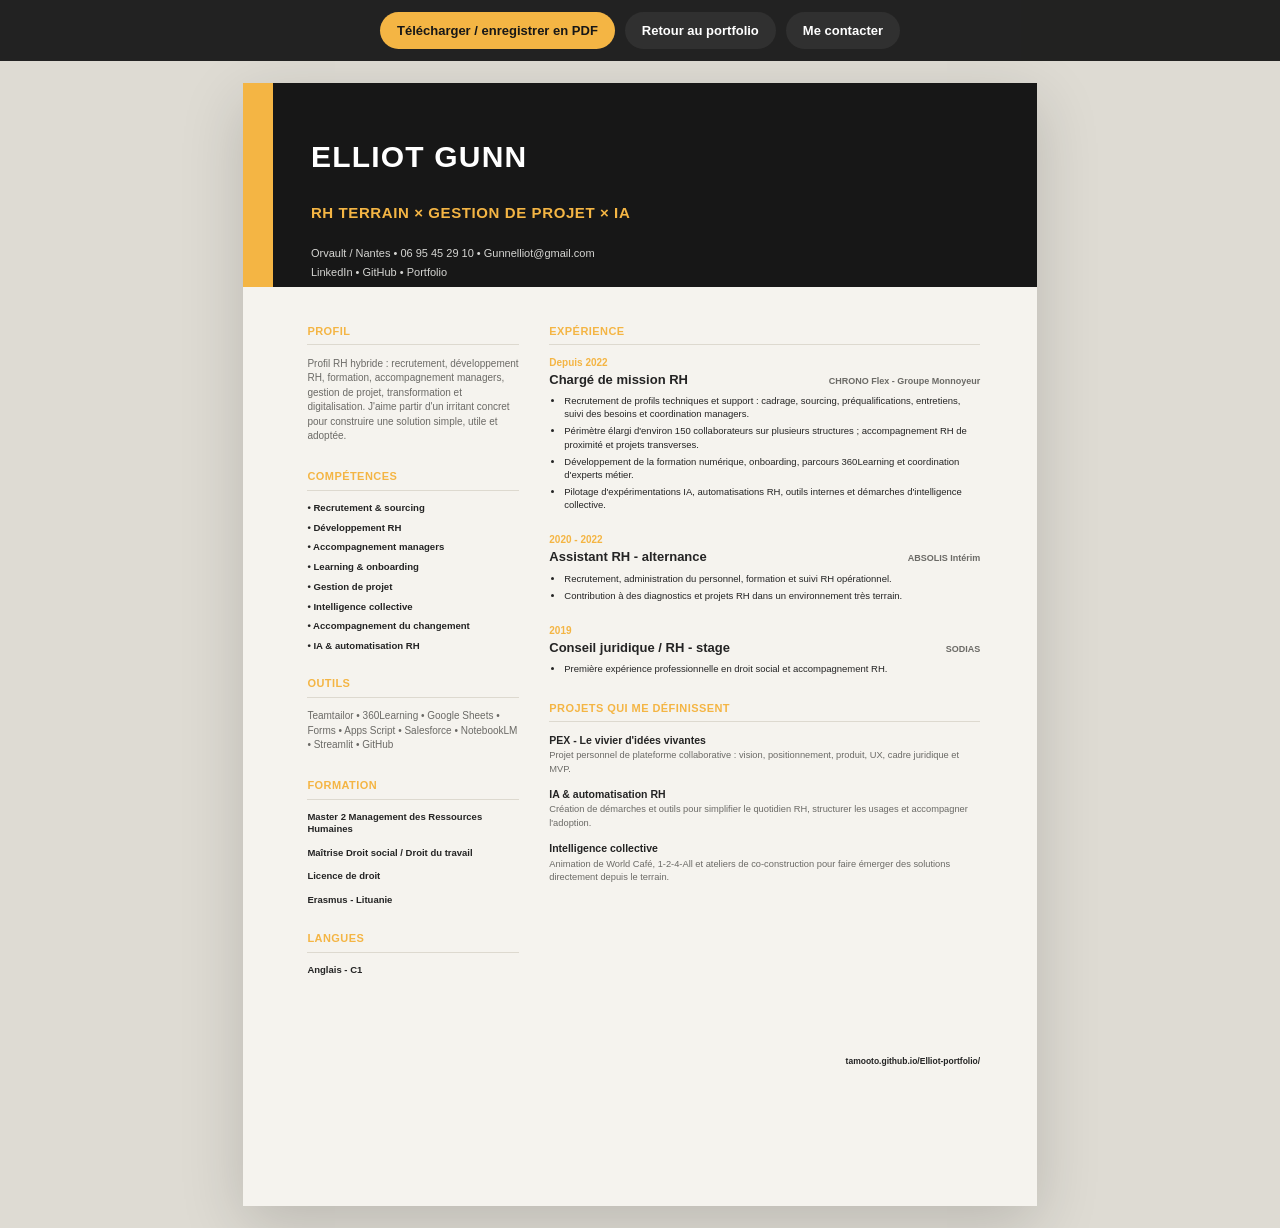
==== cv.html @ f5aa732f "Add public printable CV page" ====
<!doctype html>
<html lang="fr">
<head>
  <meta charset="utf-8">
  <meta name="viewport" content="width=device-width,initial-scale=1">
  <meta name="description" content="CV d'Elliot Gunn - Ressources humaines, gestion de projet et IA.">
  <title>CV - Elliot Gunn</title>
  <style>
    :root{--bg:#f5f3ee;--paper:#fff;--text:#242424;--muted:#6b6a66;--accent:#f4b544;--dark:#171717;--line:#ddd9cf}
    *{box-sizing:border-box}
    body{margin:0;background:#dedbd3;color:var(--text);font-family:Inter,Arial,sans-serif}
    .toolbar{position:sticky;top:0;z-index:10;display:flex;justify-content:center;gap:10px;padding:12px;background:rgba(23,23,23,.94)}
    .toolbar a,.toolbar button{border:0;border-radius:999px;padding:11px 17px;font:700 13px Arial,sans-serif;cursor:pointer;text-decoration:none}
    .toolbar .primary{background:var(--accent);color:var(--dark)}
    .toolbar .secondary{background:#303030;color:#fff}
    .cv{width:210mm;min-height:297mm;margin:22px auto;background:var(--bg);box-shadow:0 18px 60px rgba(0,0,0,.16)}
    .header{height:54mm;background:var(--dark);color:#fff;border-left:8mm solid var(--accent);padding:15mm 10mm}
    .header h1{font-size:30px;letter-spacing:.04em;margin:0 0 8mm}
    .header .role{color:var(--accent);font-weight:800;font-size:15px;letter-spacing:.04em}
    .header .contact{margin-top:6mm;color:#d5d5d2;font-size:11px;line-height:1.8}
    .header a{color:inherit;text-decoration:none}
    .content{display:grid;grid-template-columns:56mm 1fr;gap:8mm;padding:10mm 15mm 14mm 17mm}
    .section{margin-bottom:7mm}
    .section-title{font-size:11px;font-weight:900;color:var(--accent);letter-spacing:.04em;border-bottom:1px solid var(--line);padding-bottom:2mm;margin-bottom:3mm}
    .section p{font-size:10px;line-height:1.45;color:var(--muted);margin:0}
    .list{display:grid;gap:2.3mm}
    .list div{font-size:9.6px;font-weight:700}
    .edu{font-size:9.5px;font-weight:700;line-height:1.28;margin-bottom:3mm}
    .job{margin-bottom:6mm}
    .job-date{font-size:10px;font-weight:900;color:var(--accent);margin-bottom:1mm}
    .job-head{display:flex;justify-content:space-between;gap:8px;align-items:baseline;margin-bottom:2mm}
    .job-head strong{font-size:13px}
    .job-head span{font-size:9px;color:var(--muted);font-weight:800;text-align:right}
    .job ul{margin:0;padding-left:15px}
    .job li{font-size:9.5px;line-height:1.4;margin-bottom:1mm}
    .project{margin-bottom:3mm}
    .project strong{display:block;font-size:10.5px;margin-bottom:1mm}
    .project p{font-size:9.3px}
    .footer{text-align:right;padding:0 15mm 8mm;font-size:8.5px;font-weight:800}
    @media(max-width:850px){.cv{width:100%;min-height:auto;margin:0}.content{grid-template-columns:1fr}.toolbar{position:relative}.header{height:auto}.job-head{display:block}.job-head span{display:block;text-align:left;margin-top:1mm}}
    @media print{
      @page{size:A4;margin:0}
      body{background:#fff}
      .toolbar{display:none}
      .cv{margin:0;box-shadow:none;width:210mm;min-height:297mm}
    }
  </style>
</head>
<body>
  <div class="toolbar">
    <button class="primary" onclick="window.print()">Télécharger / enregistrer en PDF</button>
    <a class="secondary" href="index.html">Retour au portfolio</a>
    <a class="secondary" href="mailto:Gunnelliot@gmail.com">Me contacter</a>
  </div>

  <main class="cv">
    <header class="header">
      <h1>ELLIOT GUNN</h1>
      <div class="role">RH TERRAIN × GESTION DE PROJET × IA</div>
      <div class="contact">
        Orvault / Nantes • <a href="tel:+33695452910">06 95 45 29 10</a> •
        <a href="mailto:Gunnelliot@gmail.com">Gunnelliot@gmail.com</a><br>
        <a href="https://www.linkedin.com/in/elliot-gunn-80b389174/" target="_blank">LinkedIn</a> •
        <a href="https://github.com/TamoOto" target="_blank">GitHub</a> •
        <a href="index.html">Portfolio</a>
      </div>
    </header>

    <div class="content">
      <aside>
        <section class="section">
          <div class="section-title">PROFIL</div>
          <p>Profil RH hybride : recrutement, développement RH, formation, accompagnement managers, gestion de projet, transformation et digitalisation. J'aime partir d'un irritant concret pour construire une solution simple, utile et adoptée.</p>
        </section>

        <section class="section">
          <div class="section-title">COMPÉTENCES</div>
          <div class="list">
            <div>• Recrutement & sourcing</div>
            <div>• Développement RH</div>
            <div>• Accompagnement managers</div>
            <div>• Learning & onboarding</div>
            <div>• Gestion de projet</div>
            <div>• Intelligence collective</div>
            <div>• Accompagnement du changement</div>
            <div>• IA & automatisation RH</div>
          </div>
        </section>

        <section class="section">
          <div class="section-title">OUTILS</div>
          <p>Teamtailor • 360Learning • Google Sheets • Forms • Apps Script • Salesforce • NotebookLM • Streamlit • GitHub</p>
        </section>

        <section class="section">
          <div class="section-title">FORMATION</div>
          <div class="edu">Master 2 Management des Ressources Humaines</div>
          <div class="edu">Maîtrise Droit social / Droit du travail</div>
          <div class="edu">Licence de droit</div>
          <div class="edu">Erasmus - Lituanie</div>
        </section>

        <section class="section">
          <div class="section-title">LANGUES</div>
          <div class="edu">Anglais - C1</div>
        </section>
      </aside>

      <div>
        <section class="section">
          <div class="section-title">EXPÉRIENCE</div>

          <article class="job">
            <div class="job-date">Depuis 2022</div>
            <div class="job-head"><strong>Chargé de mission RH</strong><span>CHRONO Flex - Groupe Monnoyeur</span></div>
            <ul>
              <li>Recrutement de profils techniques et support : cadrage, sourcing, préqualifications, entretiens, suivi des besoins et coordination managers.</li>
              <li>Périmètre élargi d'environ 150 collaborateurs sur plusieurs structures ; accompagnement RH de proximité et projets transverses.</li>
              <li>Développement de la formation numérique, onboarding, parcours 360Learning et coordination d'experts métier.</li>
              <li>Pilotage d'expérimentations IA, automatisations RH, outils internes et démarches d'intelligence collective.</li>
            </ul>
          </article>

          <article class="job">
            <div class="job-date">2020 - 2022</div>
            <div class="job-head"><strong>Assistant RH - alternance</strong><span>ABSOLIS Intérim</span></div>
            <ul>
              <li>Recrutement, administration du personnel, formation et suivi RH opérationnel.</li>
              <li>Contribution à des diagnostics et projets RH dans un environnement très terrain.</li>
            </ul>
          </article>

          <article class="job">
            <div class="job-date">2019</div>
            <div class="job-head"><strong>Conseil juridique / RH - stage</strong><span>SODIAS</span></div>
            <ul><li>Première expérience professionnelle en droit social et accompagnement RH.</li></ul>
          </article>
        </section>

        <section class="section">
          <div class="section-title">PROJETS QUI ME DÉFINISSENT</div>
          <div class="project"><strong>PEX - Le vivier d'idées vivantes</strong><p>Projet personnel de plateforme collaborative : vision, positionnement, produit, UX, cadre juridique et MVP.</p></div>
          <div class="project"><strong>IA & automatisation RH</strong><p>Création de démarches et outils pour simplifier le quotidien RH, structurer les usages et accompagner l'adoption.</p></div>
          <div class="project"><strong>Intelligence collective</strong><p>Animation de World Café, 1-2-4-All et ateliers de co-construction pour faire émerger des solutions directement depuis le terrain.</p></div>
        </section>
      </div>
    </div>

    <div class="footer">tamooto.github.io/Elliot-portfolio/</div>
  </main>
</body>
</html>
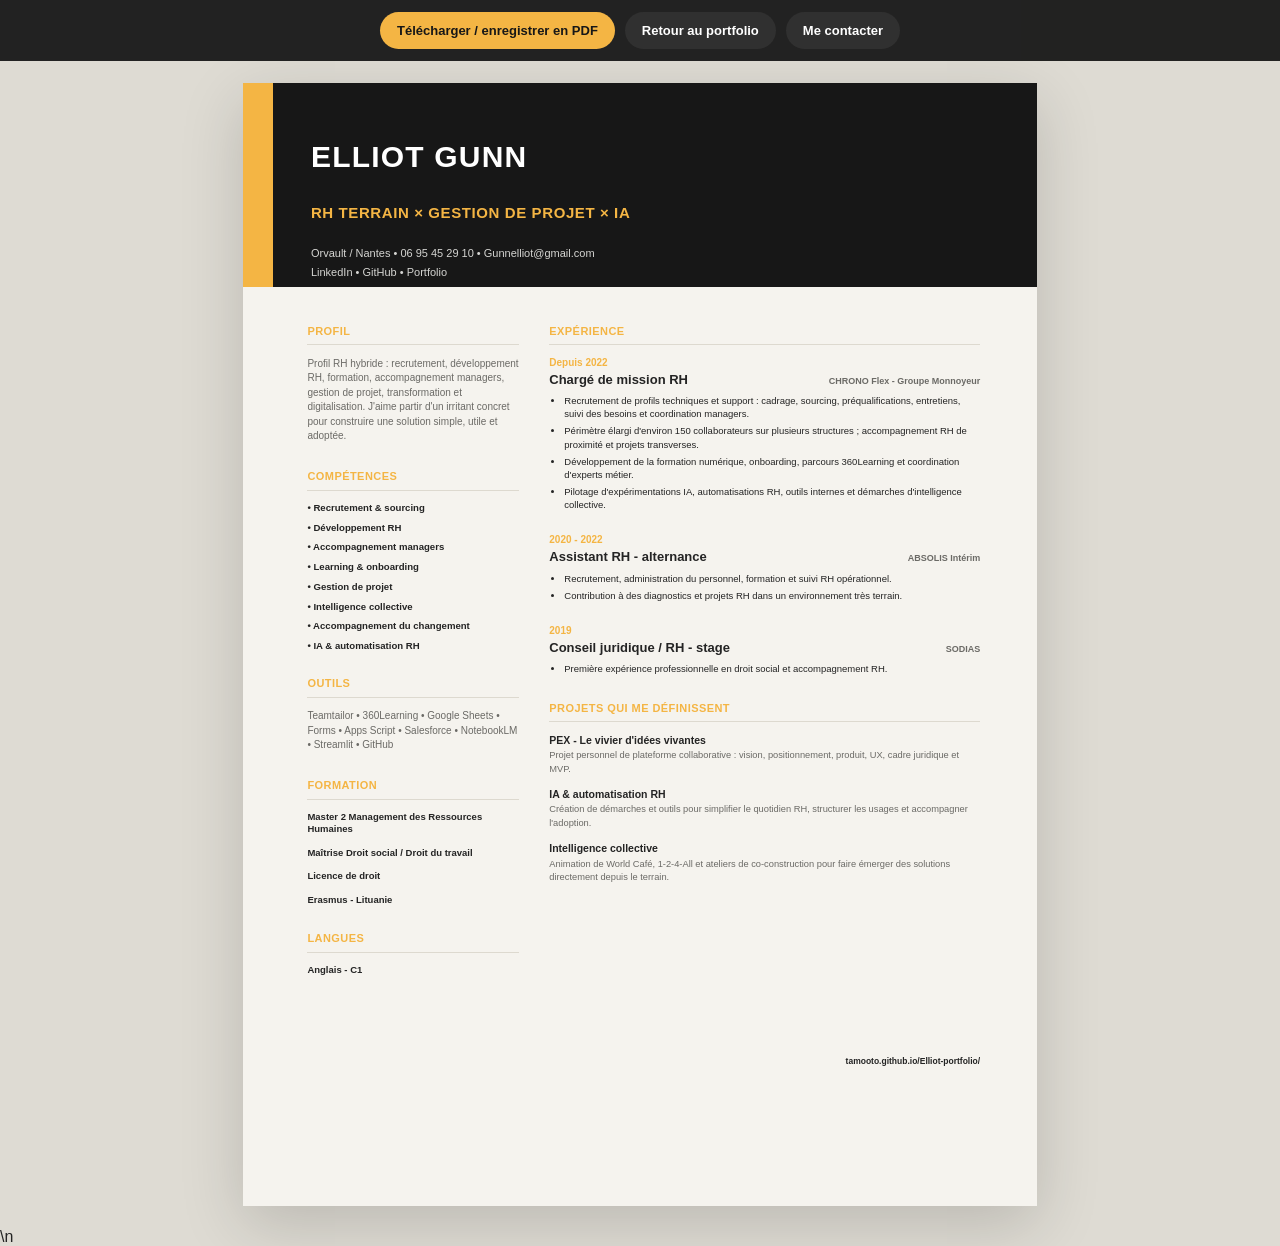
==== commit d5602933: "Load engagement tracking on digital CV" ====
--- a/cv.html
+++ b/cv.html
@@ -148,5 +148,5 @@
 
     <div class="footer">tamooto.github.io/Elliot-portfolio/</div>
   </main>
-</body>
+  <script src="tracking.js"></script>\n</body>
 </html>
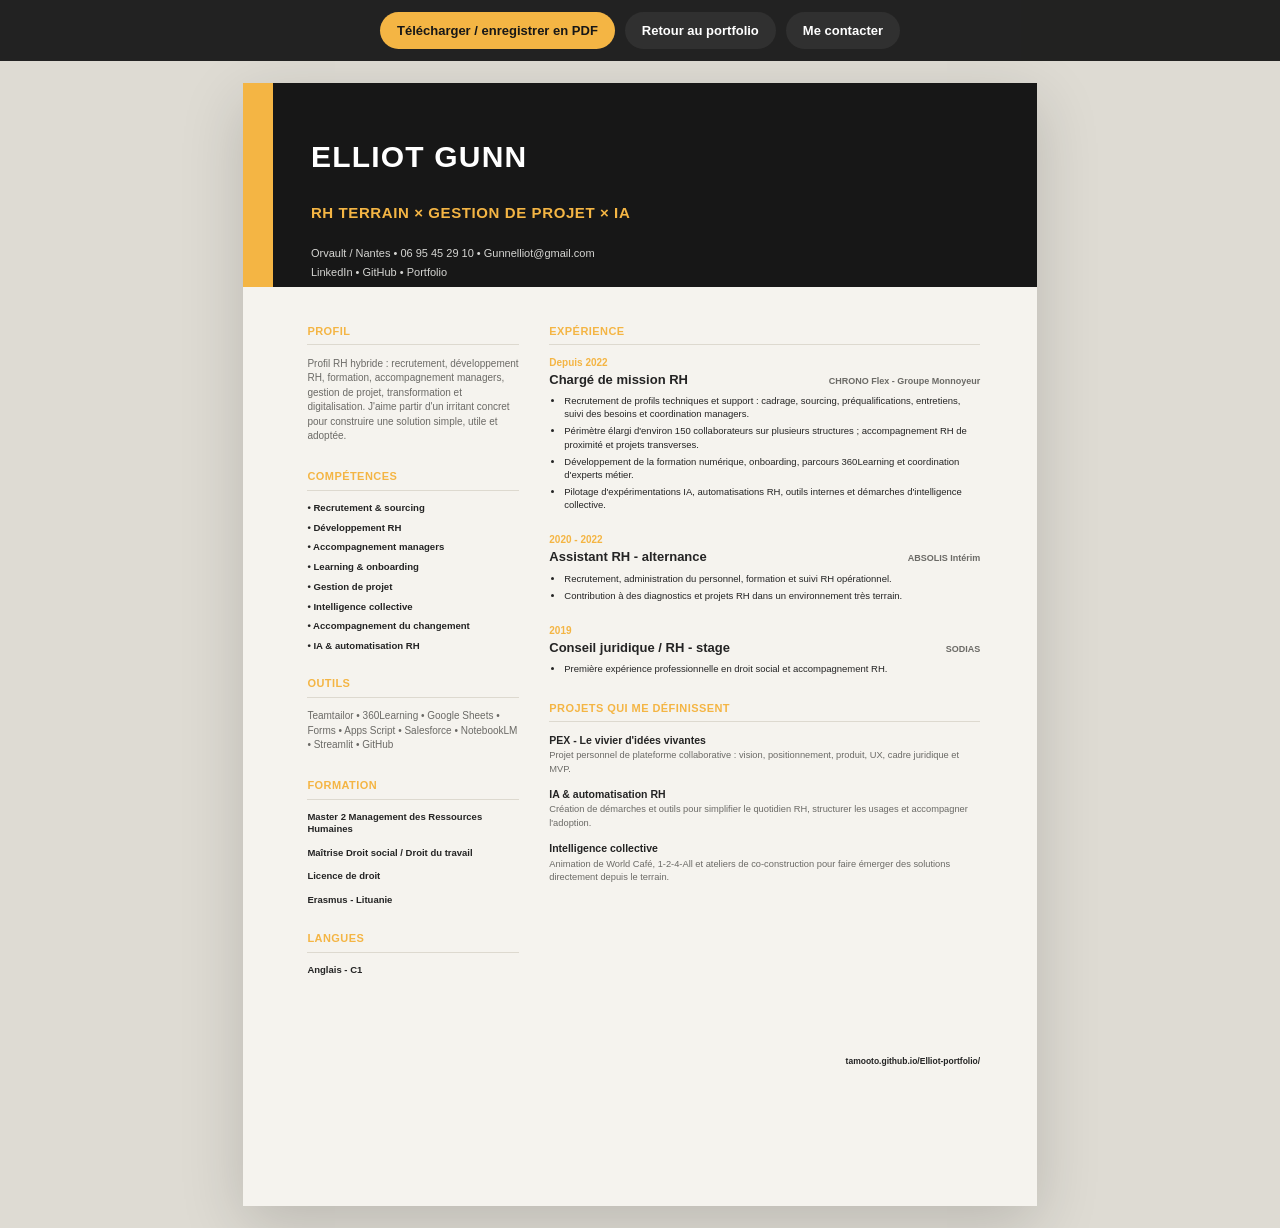
==== commit 0957d66a: "Normalize tracking script markup" ====
--- a/cv.html
+++ b/cv.html
@@ -148,5 +148,6 @@
 
     <div class="footer">tamooto.github.io/Elliot-portfolio/</div>
   </main>
-  <script src="tracking.js"></script>\n</body>
+  <script src="tracking.js"></script>
+</body>
 </html>
